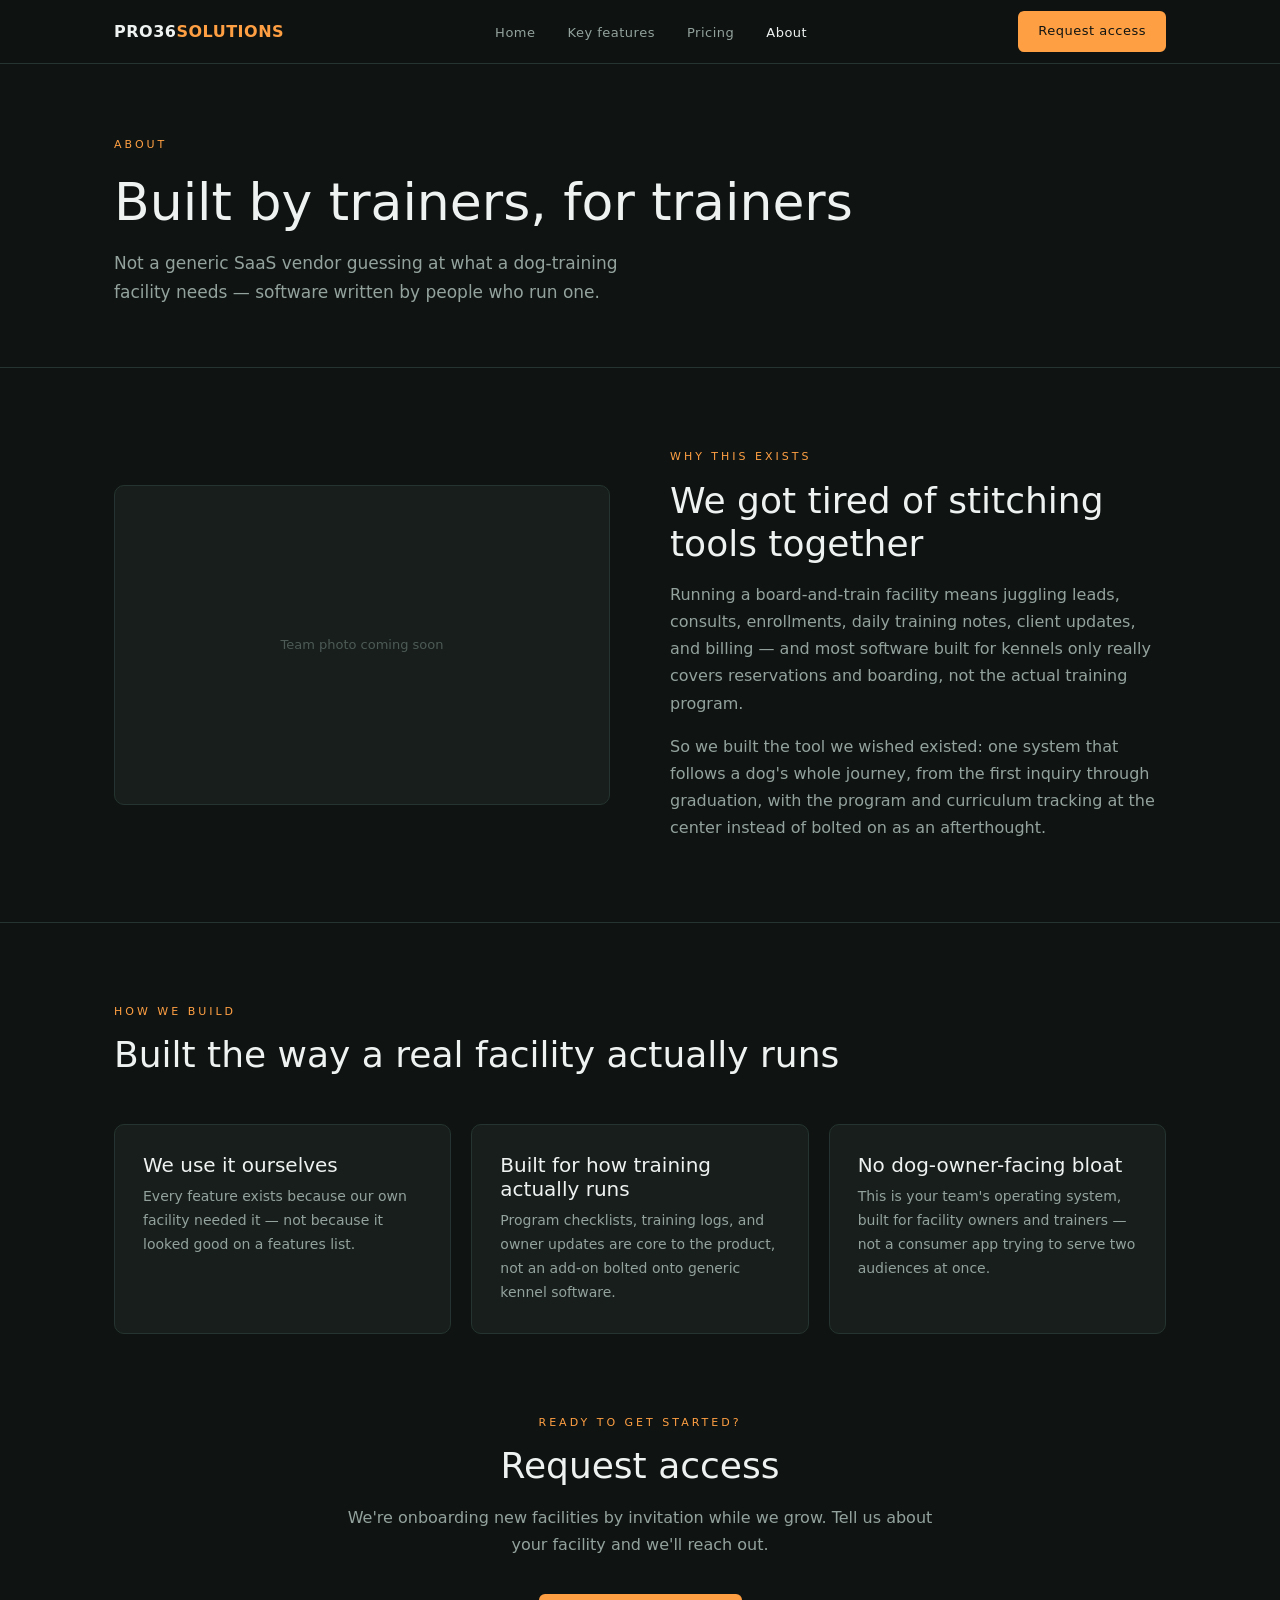
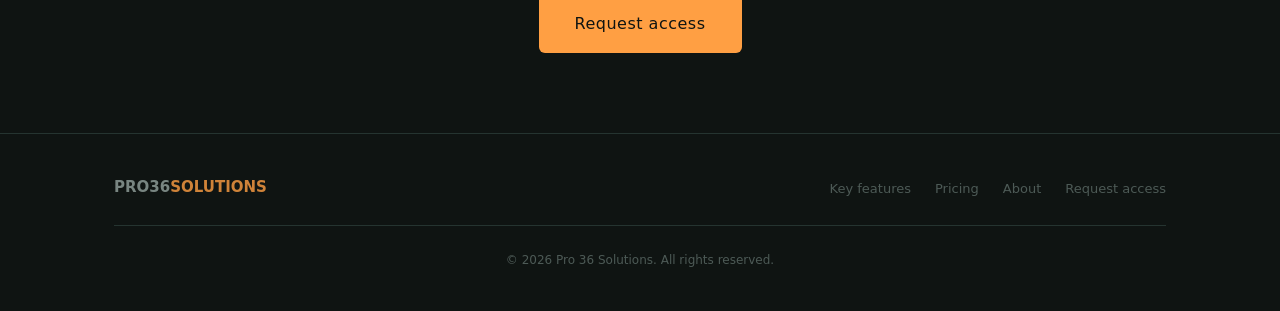
==== about.html @ 2e65d927 "Initial build: Pro 36 Solutions marketing site Static lead-gen site for the ops platform's B2B audie" ====
<!DOCTYPE html>
<html lang="en">
<head>
  <meta charset="UTF-8" />
  <meta name="viewport" content="width=device-width, initial-scale=1.0" />
  <title>About — Pro 36 Solutions</title>
  <meta name="description" content="Pro 36 Solutions is built by trainers, for trainers — software written by people who run a dog-training facility themselves." />
  <link rel="icon" href="favicon.svg" type="image/svg+xml" />
  <meta property="og:title" content="About — Pro 36 Solutions" />
  <meta property="og:description" content="Pro 36 Solutions is built by trainers, for trainers — software written by people who run a dog-training facility themselves." />
  <meta property="og:type" content="website" />
  <meta property="og:url" content="https://pro36solutions.com/about.html" />
  <link rel="stylesheet" href="style.css" />
</head>
<body>

  <nav>
    <div class="nav-inner">
      <a href="index.html" class="nav-logo">PRO36<span>SOLUTIONS</span></a>
      <ul class="nav-links" id="navLinks">
        <li><a href="index.html">Home</a></li>
        <li><a href="key-features.html">Key features</a></li>
        <li><a href="pricing.html">Pricing</a></li>
        <li><a href="about.html" class="active">About</a></li>
      </ul>
      <a href="request-access.html" class="nav-cta">Request access</a>
      <button class="nav-mobile-toggle" onclick="document.getElementById('navLinks').classList.toggle('open')" aria-label="Toggle menu">&#9776;</button>
    </div>
  </nav>

  <main>

    <div class="page-hero">
      <div class="container">
        <span class="label">About</span>
        <h1>Built by trainers, for trainers</h1>
        <p>Not a generic SaaS vendor guessing at what a dog-training facility needs &mdash; software written by people who run one.</p>
      </div>
    </div>

    <!-- ORIGIN -->
    <section>
      <div class="container">
        <div class="two-col">
          <div class="img-placeholder" style="min-height: 320px;">
            <span>Team photo coming soon</span>
          </div>
          <div>
            <span class="label">Why this exists</span>
            <h2 style="margin-bottom: 16px;">We got tired of stitching tools together</h2>
            <p style="margin-bottom: 16px;">Running a board-and-train facility means juggling leads, consults, enrollments, daily training notes, client updates, and billing &mdash; and most software built for kennels only really covers reservations and boarding, not the actual training program.</p>
            <p>So we built the tool we wished existed: one system that follows a dog's whole journey, from the first inquiry through graduation, with the program and curriculum tracking at the center instead of bolted on as an afterthought.</p>
          </div>
        </div>
      </div>
    </section>

    <!-- HOW WE BUILD -->
    <section style="border-bottom: none;">
      <div class="container">
        <div class="section-header">
          <span class="label">How we build</span>
          <h2>Built the way a real facility actually runs</h2>
        </div>
        <div class="three-col">

          <div class="card">
            <h3 style="margin-bottom: 8px;">We use it ourselves</h3>
            <p style="font-size: 14px;">Every feature exists because our own facility needed it &mdash; not because it looked good on a features list.</p>
          </div>

          <div class="card">
            <h3 style="margin-bottom: 8px;">Built for how training actually runs</h3>
            <p style="font-size: 14px;">Program checklists, training logs, and owner updates are core to the product, not an add-on bolted onto generic kennel software.</p>
          </div>

          <div class="card">
            <h3 style="margin-bottom: 8px;">No dog-owner-facing bloat</h3>
            <p style="font-size: 14px;">This is your team's operating system, built for facility owners and trainers &mdash; not a consumer app trying to serve two audiences at once.</p>
          </div>

        </div>
      </div>
    </section>

    <!-- BOTTOM CTA -->
    <section style="border-bottom: none; padding-top: 0;">
      <div class="container" style="text-align: center; max-width: 640px;">
        <span class="label">Ready to get started?</span>
        <h2 style="margin-bottom: 16px;">Request access</h2>
        <p style="font-size: 16px; margin-bottom: 36px;">We're onboarding new facilities by invitation while we grow. Tell us about your facility and we'll reach out.</p>
        <a href="request-access.html" class="btn btn-primary" style="font-size: 16px; padding: 16px 36px;">Request access</a>
      </div>
    </section>

  </main>

  <footer>
    <div class="container">
      <div class="footer-inner">
        <div class="footer-logo">PRO36<span>SOLUTIONS</span></div>
        <ul class="footer-nav">
          <li><a href="key-features.html">Key features</a></li>
          <li><a href="pricing.html">Pricing</a></li>
          <li><a href="about.html">About</a></li>
          <li><a href="request-access.html">Request access</a></li>
        </ul>
      </div>
      <div class="footer-copy">&copy; 2026 Pro 36 Solutions. All rights reserved.</div>
    </div>
  </footer>

</body>
</html>
---- style.css ----
/* =============================================
   PRO 36 SOLUTIONS — Global Styles
   ============================================= */

*, *::before, *::after {
  box-sizing: border-box;
  margin: 0;
  padding: 0;
}

:root {
  --bg:        #0f1412;
  --bg-card:   #171e1b;
  --border:    #253430;
  --border-mid:#3a4d47;
  --text:      #eef2f0;
  --text-muted:#93a29d;
  --text-dim:  #4d5a56;
  --accent:    #ff9f43;
  --accent-dark:#d97e1e;
  --radius:    6px;
  --radius-lg: 10px;
  --max-w:     1100px;
  --nav-h:     64px;
}

html { scroll-behavior: smooth; }

body {
  background: var(--bg);
  color: var(--text);
  font-family: 'Inter', system-ui, -apple-system, sans-serif;
  font-size: 16px;
  line-height: 1.7;
  -webkit-font-smoothing: antialiased;
}

img {
  display: block;
  max-width: 100%;
  height: auto;
}

a { color: inherit; text-decoration: none; }

:focus-visible {
  outline: 2px solid var(--accent);
  outline-offset: 2px;
}

/* =============================================
   TYPOGRAPHY
   ============================================= */

h1, h2, h3, h4 { font-weight: 500; line-height: 1.2; color: var(--text); }
h1 { font-size: clamp(32px, 5vw, 52px); }
h2 { font-size: clamp(24px, 3vw, 36px); }
h3 { font-size: 20px; }
h4 { font-size: 16px; }

p { color: var(--text-muted); }

.label {
  font-size: 11px;
  letter-spacing: 3px;
  text-transform: uppercase;
  color: var(--accent);
  display: block;
  margin-bottom: 12px;
}

.section-header { margin-bottom: 48px; }
.section-header p { margin-top: 12px; max-width: 540px; font-size: 15px; }

/* =============================================
   LAYOUT
   ============================================= */

.container {
  max-width: var(--max-w);
  margin: 0 auto;
  padding: 0 24px;
}

section { padding: 80px 0; border-bottom: 0.5px solid var(--border); }
section:last-of-type { border-bottom: none; }

.two-col {
  display: grid;
  grid-template-columns: 1fr 1fr;
  gap: 60px;
  align-items: center;
}

.three-col {
  display: grid;
  grid-template-columns: repeat(3, 1fr);
  gap: 20px;
}

@media (max-width: 768px) {
  .two-col, .three-col { grid-template-columns: 1fr; gap: 32px; }
  section { padding: 56px 0; }
}

/* =============================================
   NAVIGATION
   ============================================= */

nav {
  position: fixed;
  top: 0;
  left: 0;
  right: 0;
  height: var(--nav-h);
  background: rgba(15, 20, 18, 0.92);
  backdrop-filter: blur(12px);
  border-bottom: 0.5px solid var(--border);
  z-index: 100;
  display: flex;
  align-items: center;
}

.nav-inner {
  max-width: var(--max-w);
  margin: 0 auto;
  padding: 0 24px;
  width: 100%;
  display: flex;
  align-items: center;
  justify-content: space-between;
}

.nav-logo {
  display: flex;
  align-items: center;
  font-size: 16px;
  font-weight: 600;
  letter-spacing: 0.5px;
  color: var(--text);
}

.nav-logo span { color: var(--accent); }

.nav-links {
  display: flex;
  align-items: center;
  gap: 32px;
  list-style: none;
}

.nav-links a {
  font-size: 13px;
  color: var(--text-muted);
  letter-spacing: 0.5px;
  transition: color 0.2s;
}

.nav-links a:hover,
.nav-links a.active { color: var(--text); }

.nav-cta {
  background: var(--accent);
  color: #0f1412;
  font-size: 13px;
  font-weight: 500;
  padding: 9px 20px;
  border-radius: var(--radius);
  letter-spacing: 0.5px;
  transition: background 0.2s;
}

.nav-cta:hover { background: var(--accent-dark); color: #fff; }

.nav-mobile-toggle {
  display: none;
  background: none;
  border: none;
  color: var(--text);
  font-size: 24px;
  cursor: pointer;
  padding: 4px;
}

@media (max-width: 768px) {
  .nav-links { display: none; }
  .nav-links.open {
    display: flex;
    flex-direction: column;
    position: absolute;
    top: var(--nav-h);
    left: 0; right: 0;
    background: var(--bg);
    border-bottom: 0.5px solid var(--border);
    padding: 20px 24px;
    gap: 20px;
  }
  .nav-mobile-toggle { display: block; }
  .nav-cta { display: none; }
}

/* Page offset for fixed nav */
main { padding-top: var(--nav-h); }

/* =============================================
   BUTTONS
   ============================================= */

.btn {
  display: inline-block;
  padding: 13px 28px;
  border-radius: var(--radius);
  font-size: 14px;
  font-weight: 500;
  letter-spacing: 0.5px;
  cursor: pointer;
  transition: all 0.2s;
  border: none;
}

.btn-primary {
  background: var(--accent);
  color: #0f1412;
}

.btn-primary:hover { background: var(--accent-dark); color: #fff; }

.btn-ghost {
  background: transparent;
  color: var(--text-muted);
  border: 0.5px solid var(--border-mid);
}

.btn-ghost:hover { color: var(--text); border-color: var(--text-muted); }

.btn-group {
  display: flex;
  gap: 12px;
  flex-wrap: wrap;
}

/* =============================================
   CARDS
   ============================================= */

.card {
  background: var(--bg-card);
  border: 0.5px solid var(--border);
  border-radius: var(--radius-lg);
  padding: 28px;
}

.card.featured { border-color: var(--accent); }

/* =============================================
   IMAGE PLACEHOLDER
   ============================================= */

.img-placeholder {
  background: var(--bg-card);
  border: 0.5px solid var(--border);
  border-radius: var(--radius-lg);
  display: flex;
  flex-direction: column;
  align-items: center;
  justify-content: center;
  gap: 10px;
  color: var(--text-dim);
  font-size: 13px;
  min-height: 320px;
}

.img-placeholder svg { opacity: 0.3; }

.img-fit {
  width: 100%;
  height: 100%;
  object-fit: cover;
  border-radius: var(--radius-lg);
}

/* =============================================
   TRUST STRIP
   ============================================= */

.trust-strip {
  background: var(--bg-card);
  border-top: 0.5px solid var(--border);
  border-bottom: 0.5px solid var(--border);
  padding: 20px 0;
}

.trust-strip-inner {
  display: flex;
  justify-content: center;
  flex-wrap: wrap;
  gap: 12px 40px;
}

.trust-item {
  display: flex;
  align-items: center;
  gap: 8px;
  font-size: 13px;
  color: var(--text-muted);
}

.trust-item svg { color: var(--accent); flex-shrink: 0; }

/* =============================================
   STEPS
   ============================================= */

.steps { display: flex; flex-direction: column; gap: 28px; }

.step { display: flex; gap: 18px; align-items: flex-start; }

.step-num {
  width: 34px;
  height: 34px;
  border-radius: 50%;
  border: 0.5px solid var(--accent);
  color: var(--accent);
  font-size: 13px;
  font-weight: 500;
  display: flex;
  align-items: center;
  justify-content: center;
  flex-shrink: 0;
}

.step-body h4 { margin-bottom: 4px; }
.step-body p { font-size: 14px; }

/* =============================================
   FAQ
   ============================================= */

.faq-item {
  border-bottom: 0.5px solid var(--border);
  padding: 20px 0;
}

.faq-item:last-child { border-bottom: none; }

.faq-q {
  font-size: 15px;
  font-weight: 500;
  color: var(--text);
  margin-bottom: 8px;
}

.faq-a {
  font-size: 14px;
  color: var(--text-muted);
  line-height: 1.7;
}

/* =============================================
   PAGE HERO (inner pages)
   ============================================= */

.page-hero {
  padding: 72px 0 60px;
  border-bottom: 0.5px solid var(--border);
}

.page-hero .label { margin-bottom: 16px; }
.page-hero h1 { margin-bottom: 16px; }
.page-hero p { font-size: 17px; max-width: 520px; }

/* =============================================
   PRICING
   ============================================= */

.price-tier { text-align: left; }
.price-tier .price {
  font-size: 34px;
  font-weight: 500;
  color: var(--text);
  margin: 16px 0 4px;
}
.price-tier .price span { font-size: 14px; color: var(--text-dim); font-weight: 400; }
.price-tier .capacity { font-size: 13px; color: var(--text-dim); margin-bottom: 24px; }
.price-tier ul { list-style: none; margin-bottom: 28px; display: flex; flex-direction: column; gap: 10px; }
.price-tier li { font-size: 14px; color: var(--text-muted); padding-left: 20px; position: relative; }
.price-tier li::before {
  content: "";
  position: absolute;
  left: 0; top: 8px;
  width: 8px; height: 8px;
  border-radius: 50%;
  background: var(--accent);
  opacity: 0.6;
}

/* =============================================
   FOOTER
   ============================================= */

footer {
  background: var(--bg);
  border-top: 0.5px solid var(--border);
  padding: 40px 0;
}

.footer-inner {
  display: flex;
  align-items: center;
  justify-content: space-between;
  flex-wrap: wrap;
  gap: 24px;
}

.footer-logo {
  font-size: 15px;
  font-weight: 600;
  color: var(--text-muted);
  opacity: 0.8;
}

.footer-logo span { color: var(--accent); }

.footer-contact {
  font-size: 13px;
  color: var(--text-dim);
  text-align: right;
  line-height: 1.9;
}

.footer-contact a { color: var(--text-muted); transition: color 0.2s; }
.footer-contact a:hover { color: var(--accent); }

.footer-nav {
  display: flex;
  gap: 24px;
  list-style: none;
  flex-wrap: wrap;
}

.footer-nav a { font-size: 13px; color: var(--text-dim); transition: color 0.2s; }
.footer-nav a:hover { color: var(--text-muted); }

.footer-copy {
  width: 100%;
  border-top: 0.5px solid var(--border);
  margin-top: 24px;
  padding-top: 24px;
  font-size: 12px;
  color: var(--text-dim);
  text-align: center;
}
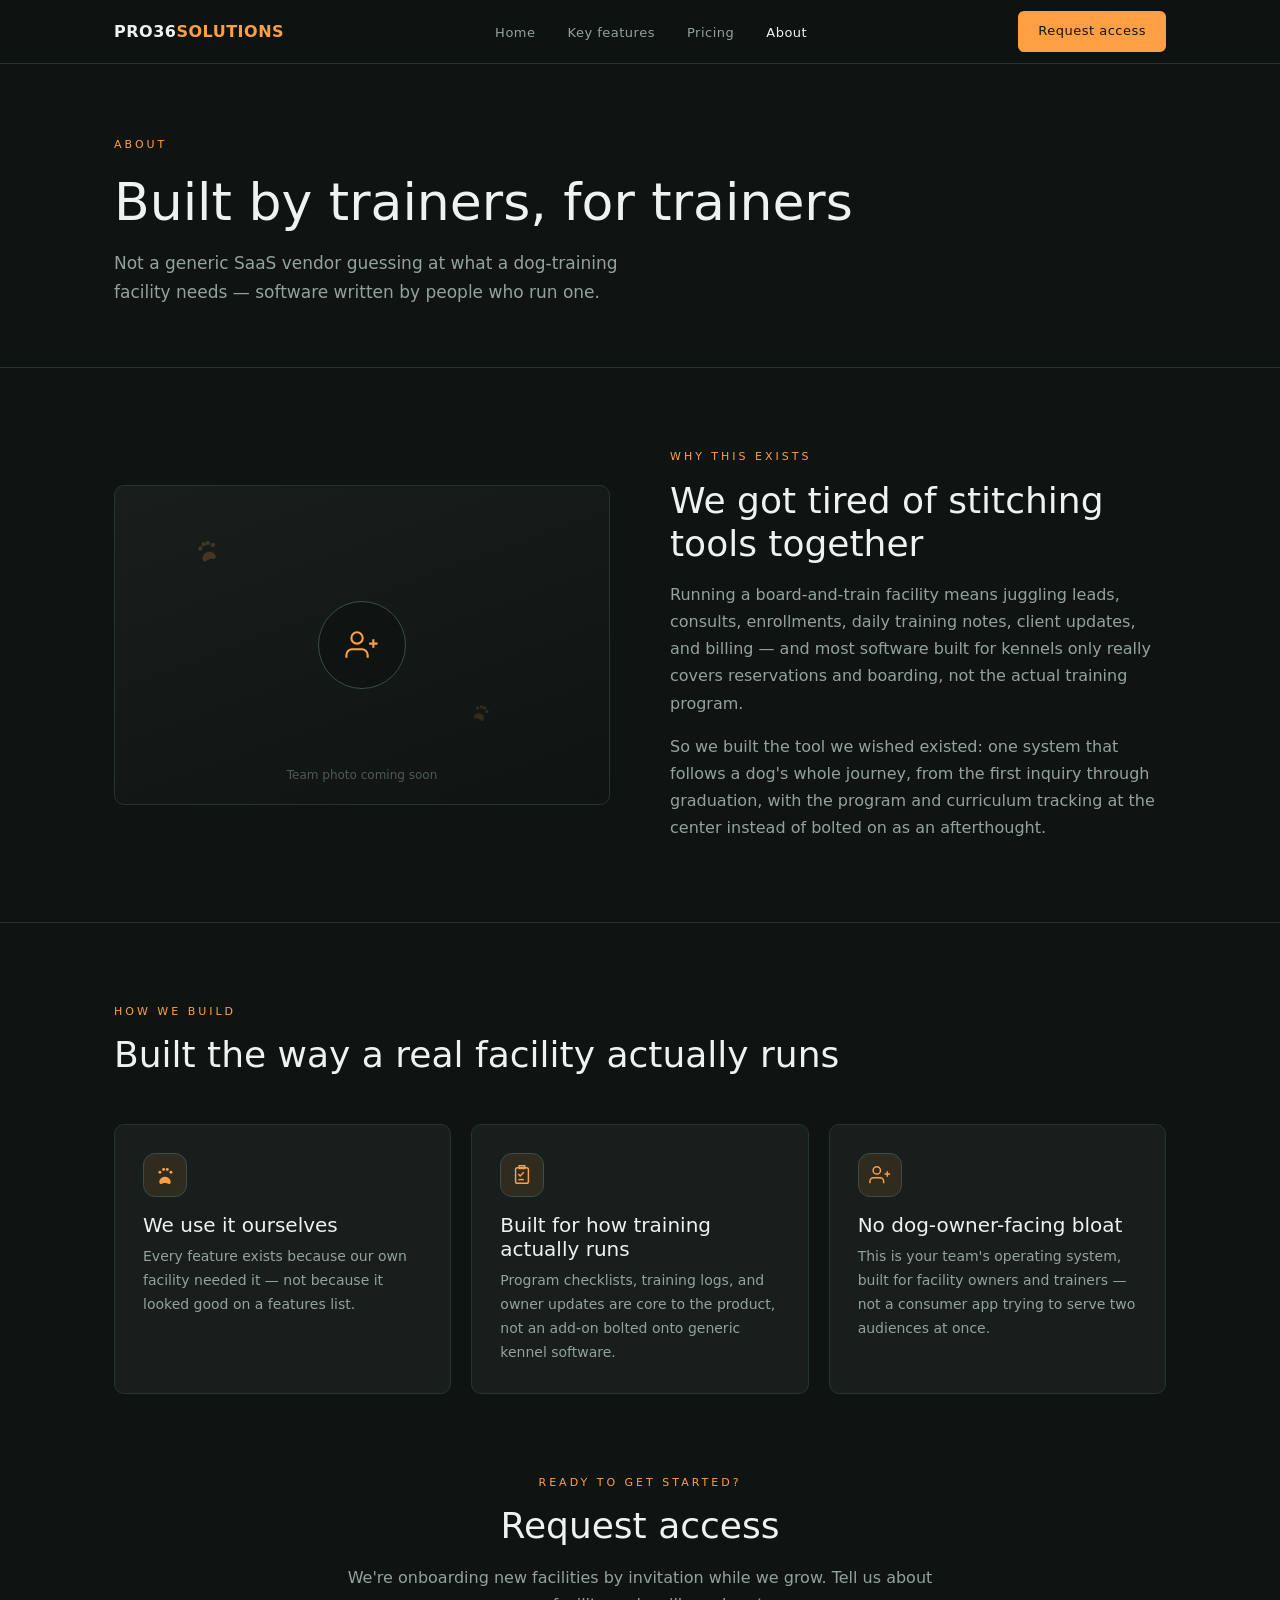
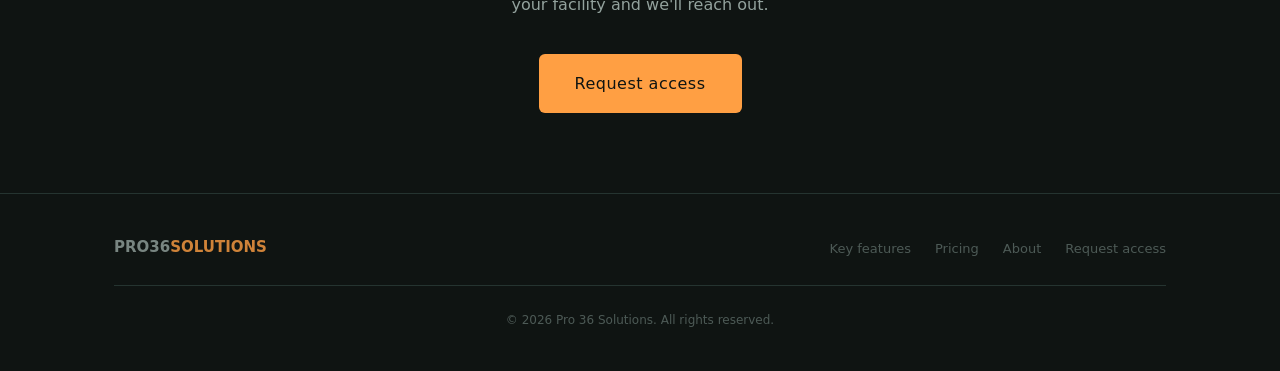
==== commit 6fba6340: "Add illustrated graphics to break up text-and-button-heavy pages Custom inline SVG icon set (paw, le" ====
--- a/about.html
+++ b/about.html
@@ -42,8 +42,15 @@
     <section>
       <div class="container">
         <div class="two-col">
-          <div class="img-placeholder" style="min-height: 320px;">
-            <span>Team photo coming soon</span>
+          <div class="graphic-panel" style="min-height: 320px;">
+            <div class="paw-field" aria-hidden="true">
+              <svg style="width:26px; top:16%; left:16%; transform:rotate(-16deg); opacity:0.4" viewBox="0 0 24 24" fill="currentColor"><path d="M12 14c-3 0-6.2 2.4-6.2 5.5 0 1.9 1.5 2.6 2.8 2.1.9-.3 1.7-.9 3.4-.9s2.5.6 3.4.9c1.3.5 2.8-.2 2.8-2.1 0-3.1-3.2-5.5-6.2-5.5z"/><circle cx="6.5" cy="9" r="2"/><circle cx="10.5" cy="6" r="2"/><circle cx="14.5" cy="6" r="2"/><circle cx="18.5" cy="9" r="2"/></svg>
+              <svg style="width:20px; top:68%; left:72%; transform:rotate(20deg); opacity:0.3" viewBox="0 0 24 24" fill="currentColor"><path d="M12 14c-3 0-6.2 2.4-6.2 5.5 0 1.9 1.5 2.6 2.8 2.1.9-.3 1.7-.9 3.4-.9s2.5.6 3.4.9c1.3.5 2.8-.2 2.8-2.1 0-3.1-3.2-5.5-6.2-5.5z"/><circle cx="6.5" cy="9" r="2"/><circle cx="10.5" cy="6" r="2"/><circle cx="14.5" cy="6" r="2"/><circle cx="18.5" cy="9" r="2"/></svg>
+            </div>
+            <div class="graphic-center">
+              <svg width="34" height="34" fill="none" stroke="currentColor" stroke-width="1.5" viewBox="0 0 24 24"><path d="M16 21v-2a4 4 0 00-4-4H5a4 4 0 00-4 4v2"/><circle cx="8.5" cy="7" r="4"/><path d="M20 8v6M23 11h-6"/></svg>
+            </div>
+            <span class="graphic-caption">Team photo coming soon</span>
           </div>
           <div>
             <span class="label">Why this exists</span>
@@ -65,16 +72,19 @@
         <div class="three-col">
 
           <div class="card">
+            <div class="icon-badge"><svg width="22" height="22" fill="none" stroke="currentColor" stroke-width="1.6" viewBox="0 0 24 24"><path d="M12 14c-3 0-6.2 2.4-6.2 5.5 0 1.9 1.5 2.6 2.8 2.1.9-.3 1.7-.9 3.4-.9s2.5.6 3.4.9c1.3.5 2.8-.2 2.8-2.1 0-3.1-3.2-5.5-6.2-5.5z" fill="currentColor" stroke="none"/><circle cx="6.5" cy="9" r="1.6" fill="currentColor" stroke="none"/><circle cx="10.5" cy="6" r="1.6" fill="currentColor" stroke="none"/><circle cx="14.5" cy="6" r="1.6" fill="currentColor" stroke="none"/><circle cx="18.5" cy="9" r="1.6" fill="currentColor" stroke="none"/></svg></div>
             <h3 style="margin-bottom: 8px;">We use it ourselves</h3>
             <p style="font-size: 14px;">Every feature exists because our own facility needed it &mdash; not because it looked good on a features list.</p>
           </div>
 
           <div class="card">
+            <div class="icon-badge"><svg width="22" height="22" fill="none" stroke="currentColor" stroke-width="1.6" viewBox="0 0 24 24"><rect x="5" y="4" width="14" height="17" rx="2"/><path d="M9 2h6v3H9z"/><path d="M8 11l2 2 4-4"/><path d="M8 17h6"/></svg></div>
             <h3 style="margin-bottom: 8px;">Built for how training actually runs</h3>
             <p style="font-size: 14px;">Program checklists, training logs, and owner updates are core to the product, not an add-on bolted onto generic kennel software.</p>
           </div>
 
           <div class="card">
+            <div class="icon-badge"><svg width="22" height="22" fill="none" stroke="currentColor" stroke-width="1.6" viewBox="0 0 24 24"><path d="M16 21v-2a4 4 0 00-4-4H5a4 4 0 00-4 4v2"/><circle cx="8.5" cy="7" r="4"/><path d="M20 8v6M23 11h-6"/></svg></div>
             <h3 style="margin-bottom: 8px;">No dog-owner-facing bloat</h3>
             <p style="font-size: 14px;">This is your team's operating system, built for facility owners and trainers &mdash; not a consumer app trying to serve two audiences at once.</p>
           </div>
--- a/style.css
+++ b/style.css
@@ -280,6 +280,76 @@
 }
 
 /* =============================================
+   GRAPHIC PANEL — decorative placeholder for
+   hero/teaser art until real photography exists
+   ============================================= */
+
+.graphic-panel {
+  position: relative;
+  background: linear-gradient(160deg, var(--bg-card) 0%, var(--bg) 100%);
+  border: 0.5px solid var(--border);
+  border-radius: var(--radius-lg);
+  overflow: hidden;
+  display: flex;
+  align-items: center;
+  justify-content: center;
+  min-height: 320px;
+}
+
+.graphic-panel .paw-field {
+  position: absolute;
+  inset: 0;
+  opacity: 0.5;
+}
+
+.graphic-panel .paw-field svg { position: absolute; color: var(--accent); }
+
+.graphic-panel .graphic-center {
+  position: relative;
+  z-index: 1;
+  width: 88px;
+  height: 88px;
+  border-radius: 50%;
+  background: var(--bg);
+  border: 0.5px solid var(--border-mid);
+  display: flex;
+  align-items: center;
+  justify-content: center;
+  color: var(--accent);
+}
+
+.graphic-panel .graphic-caption {
+  position: absolute;
+  bottom: 18px;
+  left: 0; right: 0;
+  text-align: center;
+  font-size: 12px;
+  color: var(--text-dim);
+  z-index: 1;
+}
+
+/* =============================================
+   ICON BADGE — small illustrated icon used in
+   feature cards, steps, and pricing tiers
+   ============================================= */
+
+.icon-badge {
+  width: 44px;
+  height: 44px;
+  border-radius: 12px;
+  background: rgba(255, 159, 67, 0.1);
+  border: 0.5px solid var(--border-mid);
+  display: flex;
+  align-items: center;
+  justify-content: center;
+  color: var(--accent);
+  margin-bottom: 16px;
+  flex-shrink: 0;
+}
+
+.icon-badge.icon-badge-lg { width: 56px; height: 56px; border-radius: 14px; }
+
+/* =============================================
    TRUST STRIP
    ============================================= */
 
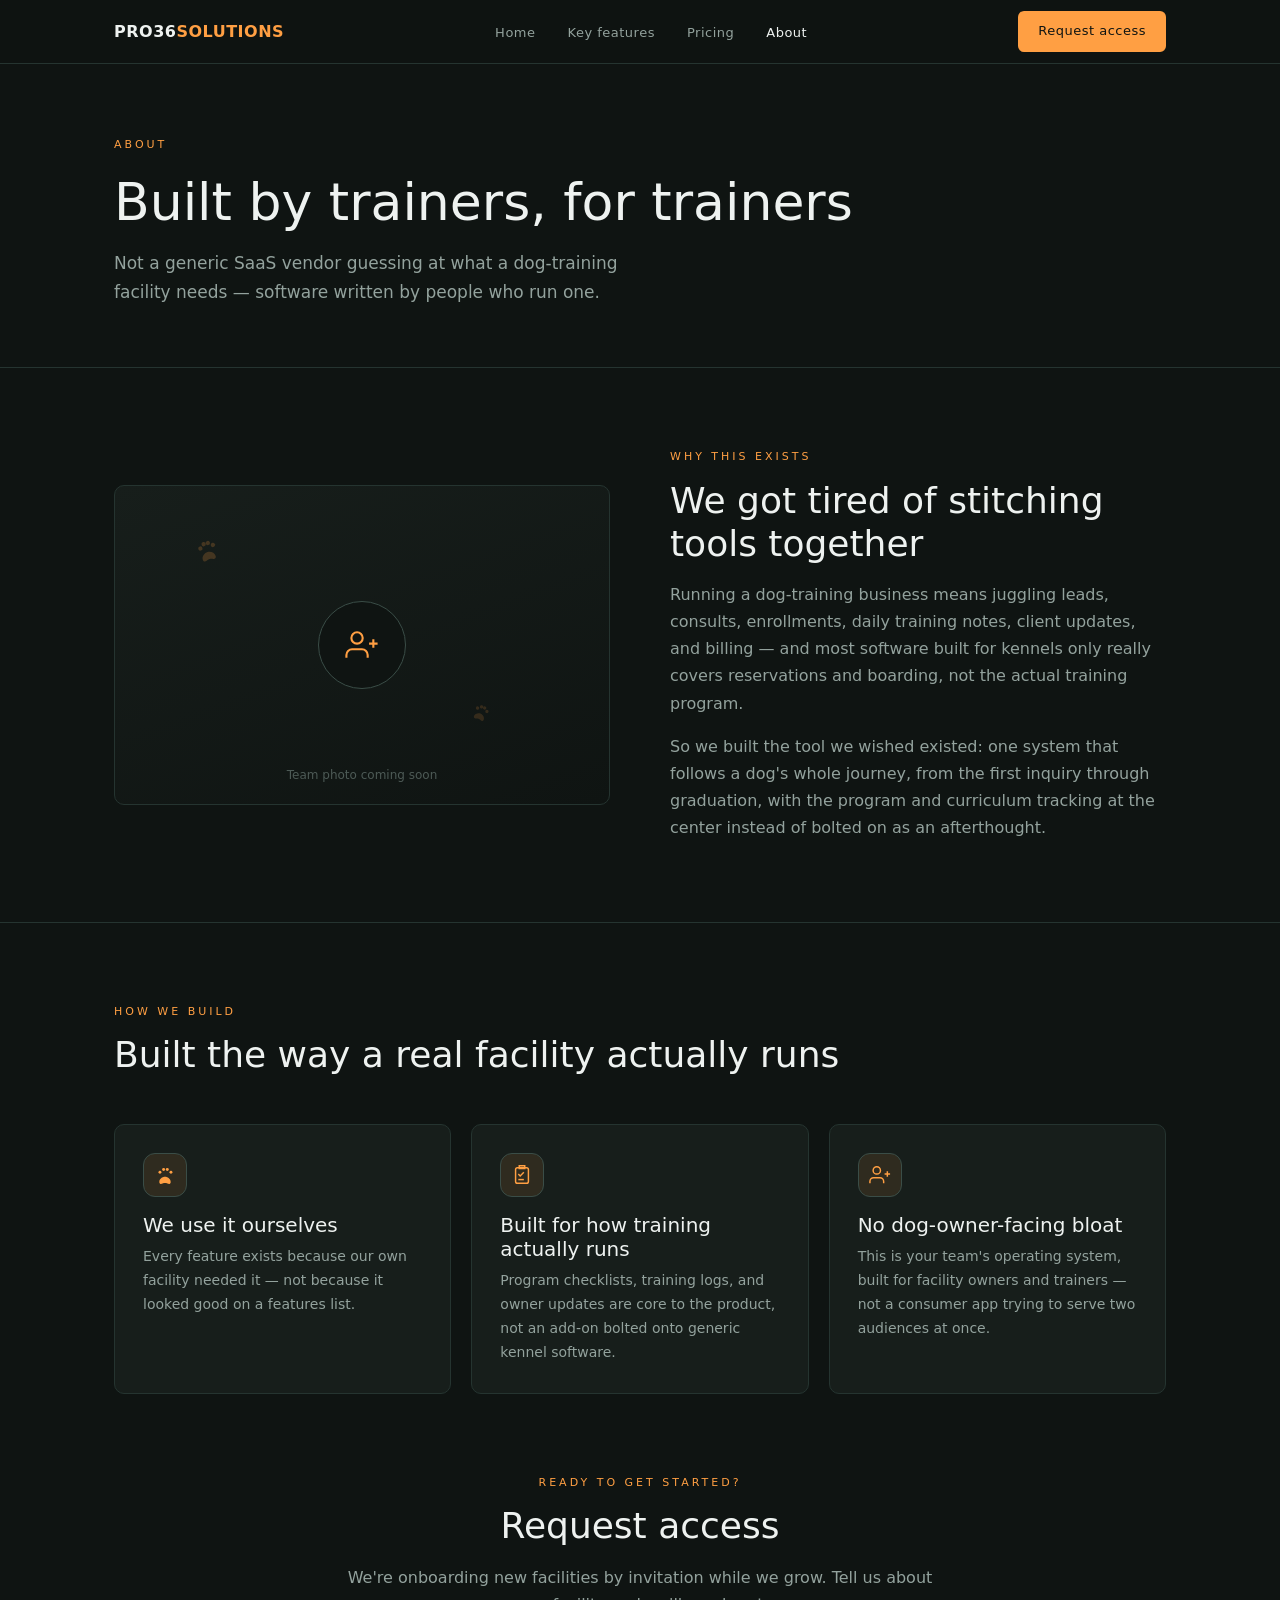
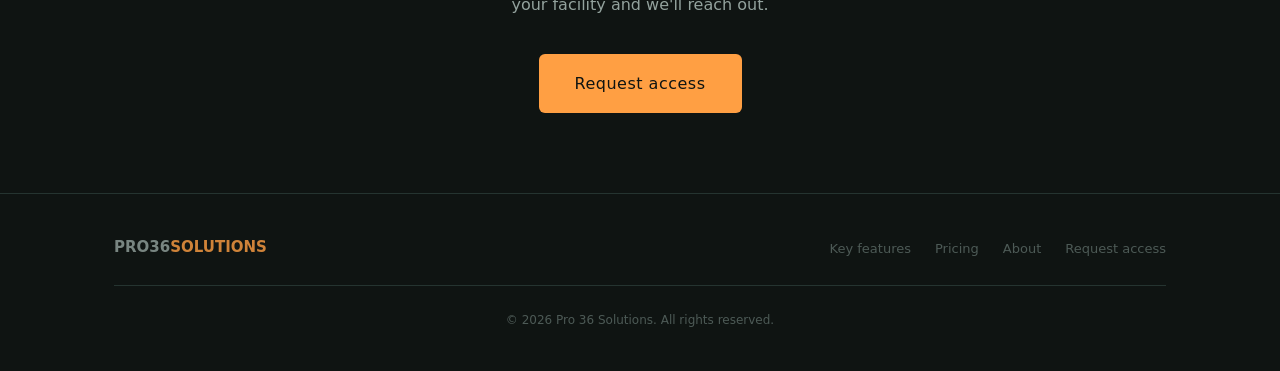
==== commit c77cdafe: "Correct overclaimed copy and broaden audience framing - "Board & train facilities" -> "canine traine" ====
--- a/about.html
+++ b/about.html
@@ -55,7 +55,7 @@
           <div>
             <span class="label">Why this exists</span>
             <h2 style="margin-bottom: 16px;">We got tired of stitching tools together</h2>
-            <p style="margin-bottom: 16px;">Running a board-and-train facility means juggling leads, consults, enrollments, daily training notes, client updates, and billing &mdash; and most software built for kennels only really covers reservations and boarding, not the actual training program.</p>
+            <p style="margin-bottom: 16px;">Running a dog-training business means juggling leads, consults, enrollments, daily training notes, client updates, and billing &mdash; and most software built for kennels only really covers reservations and boarding, not the actual training program.</p>
             <p>So we built the tool we wished existed: one system that follows a dog's whole journey, from the first inquiry through graduation, with the program and curriculum tracking at the center instead of bolted on as an afterthought.</p>
           </div>
         </div>
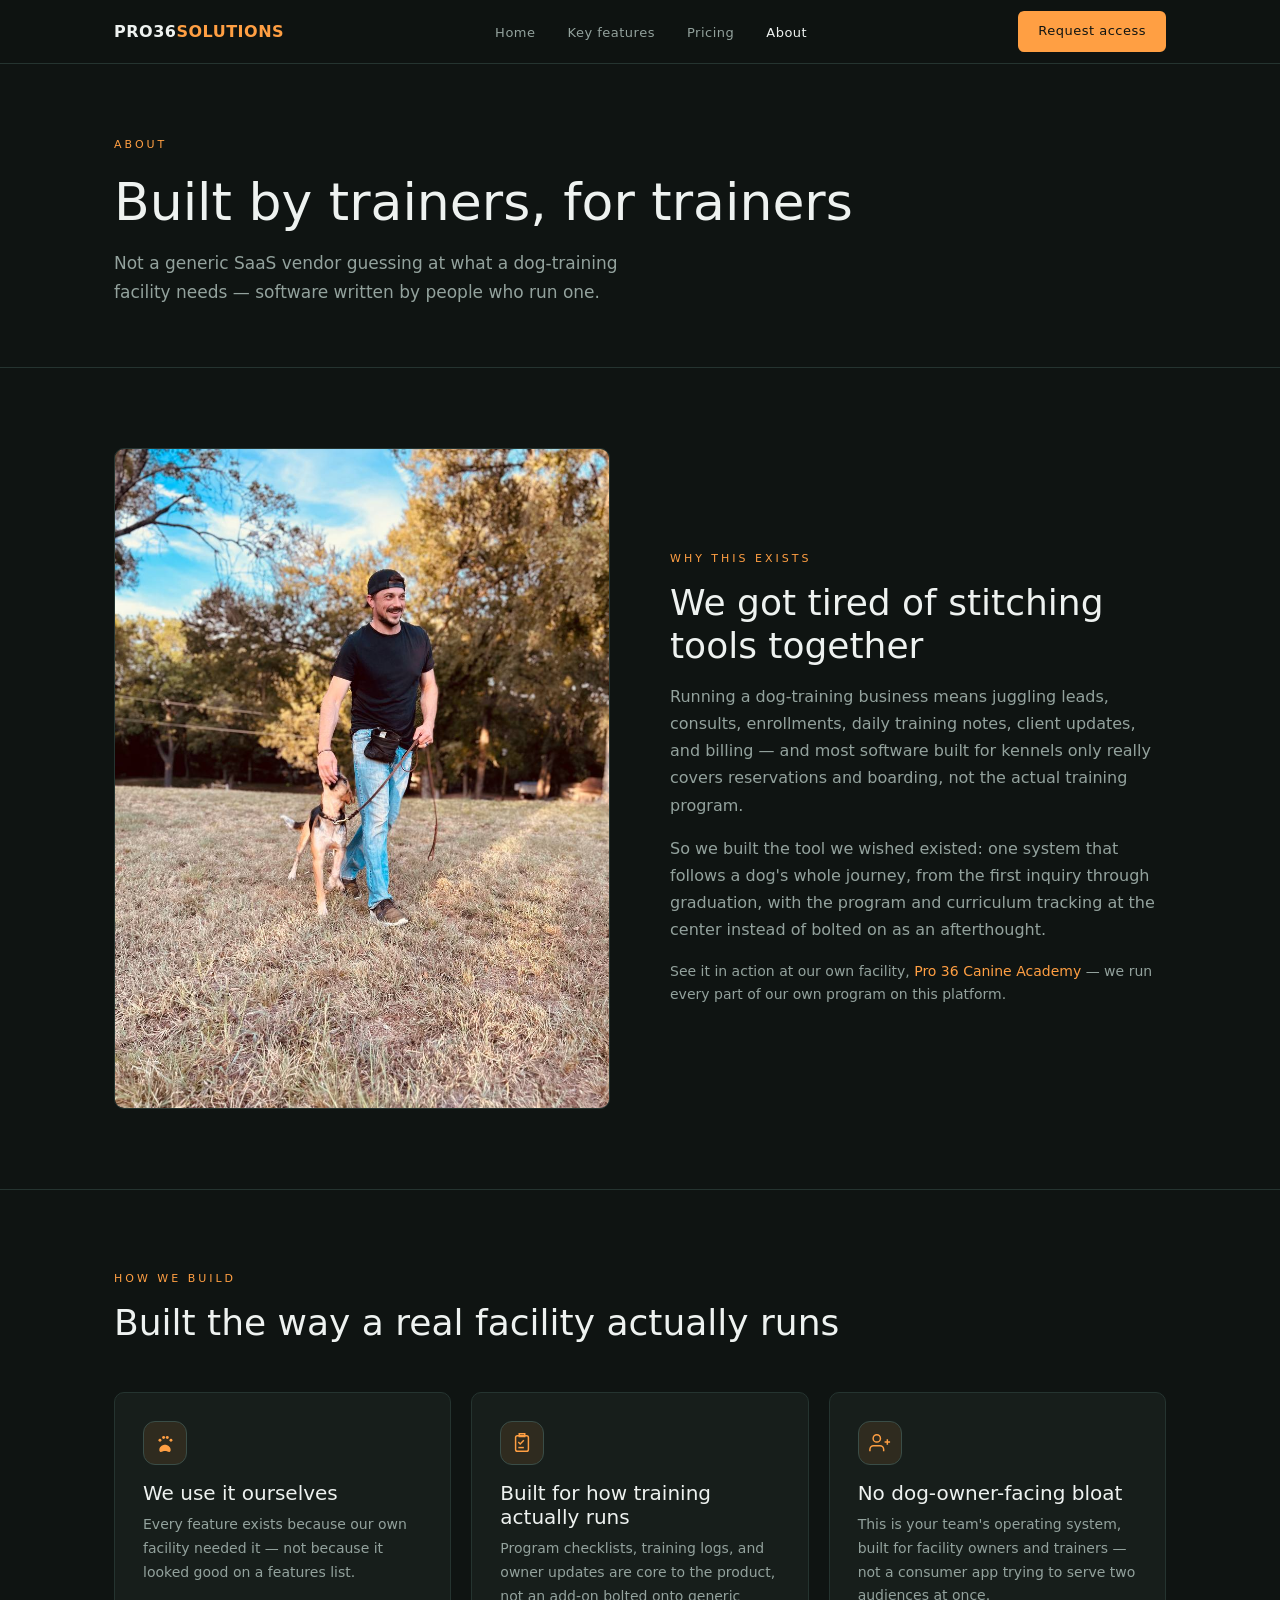
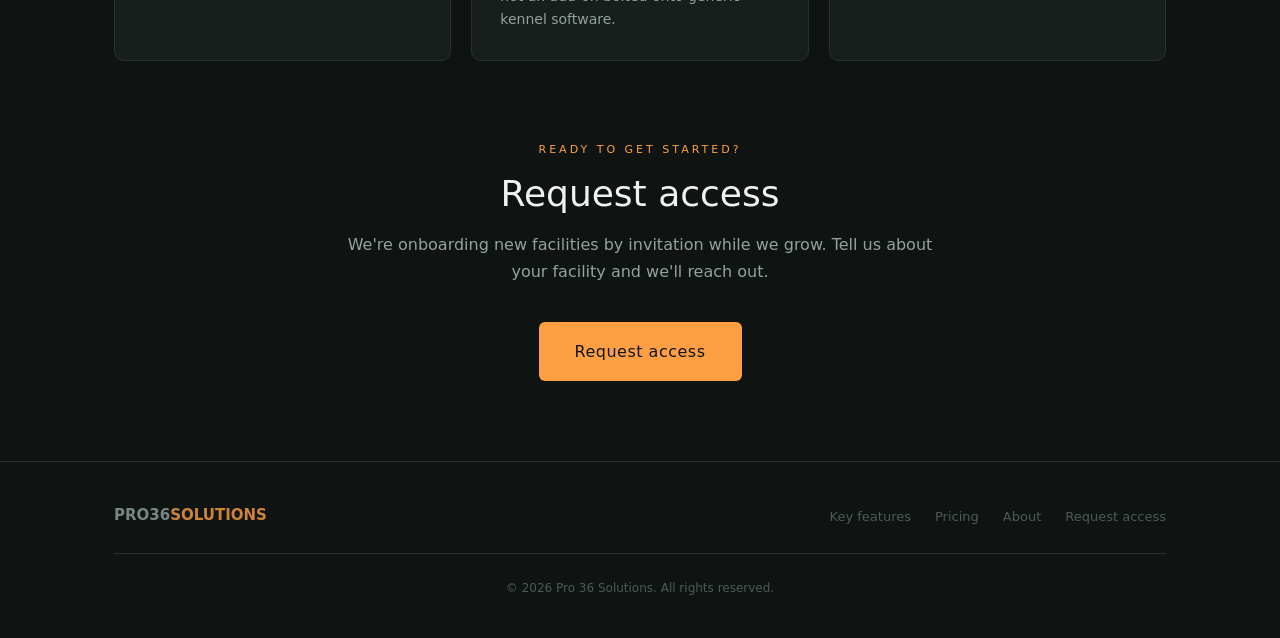
==== commit 9e6fc761: "Add team photo and credibility link to the flagship facility Fills the last two placeholder slots (H" ====
--- a/about.html
+++ b/about.html
@@ -42,21 +42,15 @@
     <section>
       <div class="container">
         <div class="two-col">
-          <div class="graphic-panel" style="min-height: 320px;">
-            <div class="paw-field" aria-hidden="true">
-              <svg style="width:26px; top:16%; left:16%; transform:rotate(-16deg); opacity:0.4" viewBox="0 0 24 24" fill="currentColor"><path d="M12 14c-3 0-6.2 2.4-6.2 5.5 0 1.9 1.5 2.6 2.8 2.1.9-.3 1.7-.9 3.4-.9s2.5.6 3.4.9c1.3.5 2.8-.2 2.8-2.1 0-3.1-3.2-5.5-6.2-5.5z"/><circle cx="6.5" cy="9" r="2"/><circle cx="10.5" cy="6" r="2"/><circle cx="14.5" cy="6" r="2"/><circle cx="18.5" cy="9" r="2"/></svg>
-              <svg style="width:20px; top:68%; left:72%; transform:rotate(20deg); opacity:0.3" viewBox="0 0 24 24" fill="currentColor"><path d="M12 14c-3 0-6.2 2.4-6.2 5.5 0 1.9 1.5 2.6 2.8 2.1.9-.3 1.7-.9 3.4-.9s2.5.6 3.4.9c1.3.5 2.8-.2 2.8-2.1 0-3.1-3.2-5.5-6.2-5.5z"/><circle cx="6.5" cy="9" r="2"/><circle cx="10.5" cy="6" r="2"/><circle cx="14.5" cy="6" r="2"/><circle cx="18.5" cy="9" r="2"/></svg>
-            </div>
-            <div class="graphic-center">
-              <svg width="34" height="34" fill="none" stroke="currentColor" stroke-width="1.5" viewBox="0 0 24 24"><path d="M16 21v-2a4 4 0 00-4-4H5a4 4 0 00-4 4v2"/><circle cx="8.5" cy="7" r="4"/><path d="M20 8v6M23 11h-6"/></svg>
-            </div>
-            <span class="graphic-caption">Team photo coming soon</span>
+          <div style="border-radius: var(--radius-lg); overflow: hidden; border: 0.5px solid var(--border); aspect-ratio: 960 / 1280;">
+            <img src="images/hero.jpg" alt="A Pro 36 trainer walking a dog in training" style="width: 100%; height: 100%; object-fit: cover; display: block;" />
           </div>
           <div>
             <span class="label">Why this exists</span>
             <h2 style="margin-bottom: 16px;">We got tired of stitching tools together</h2>
             <p style="margin-bottom: 16px;">Running a dog-training business means juggling leads, consults, enrollments, daily training notes, client updates, and billing &mdash; and most software built for kennels only really covers reservations and boarding, not the actual training program.</p>
-            <p>So we built the tool we wished existed: one system that follows a dog's whole journey, from the first inquiry through graduation, with the program and curriculum tracking at the center instead of bolted on as an afterthought.</p>
+            <p style="margin-bottom: 16px;">So we built the tool we wished existed: one system that follows a dog's whole journey, from the first inquiry through graduation, with the program and curriculum tracking at the center instead of bolted on as an afterthought.</p>
+            <p style="font-size: 14px;">See it in action at our own facility, <a href="https://pro36canineacademy.com" target="_blank" rel="noopener" style="color: var(--accent);">Pro 36 Canine Academy</a> &mdash; we run every part of our own program on this platform.</p>
           </div>
         </div>
       </div>
--- a/style.css
+++ b/style.css
@@ -98,8 +98,18 @@
   gap: 20px;
 }
 
+.four-col {
+  display: grid;
+  grid-template-columns: repeat(4, 1fr);
+  gap: 20px;
+}
+
+@media (max-width: 900px) {
+  .four-col { grid-template-columns: repeat(2, 1fr); }
+}
+
 @media (max-width: 768px) {
-  .two-col, .three-col { grid-template-columns: 1fr; gap: 32px; }
+  .two-col, .three-col, .four-col { grid-template-columns: 1fr; gap: 32px; }
   section { padding: 56px 0; }
 }
 
@@ -275,8 +285,19 @@
 .img-fit {
   width: 100%;
   height: 100%;
-  object-fit: cover;
+  object-fit: contain;
+  border-radius: var(--radius);
+}
+
+.screenshot-frame {
+  background: var(--bg-card);
+  border: 0.5px solid var(--border);
   border-radius: var(--radius-lg);
+  overflow: hidden;
+  padding: 14px;
+  display: flex;
+  align-items: center;
+  justify-content: center;
 }
 
 /* =============================================
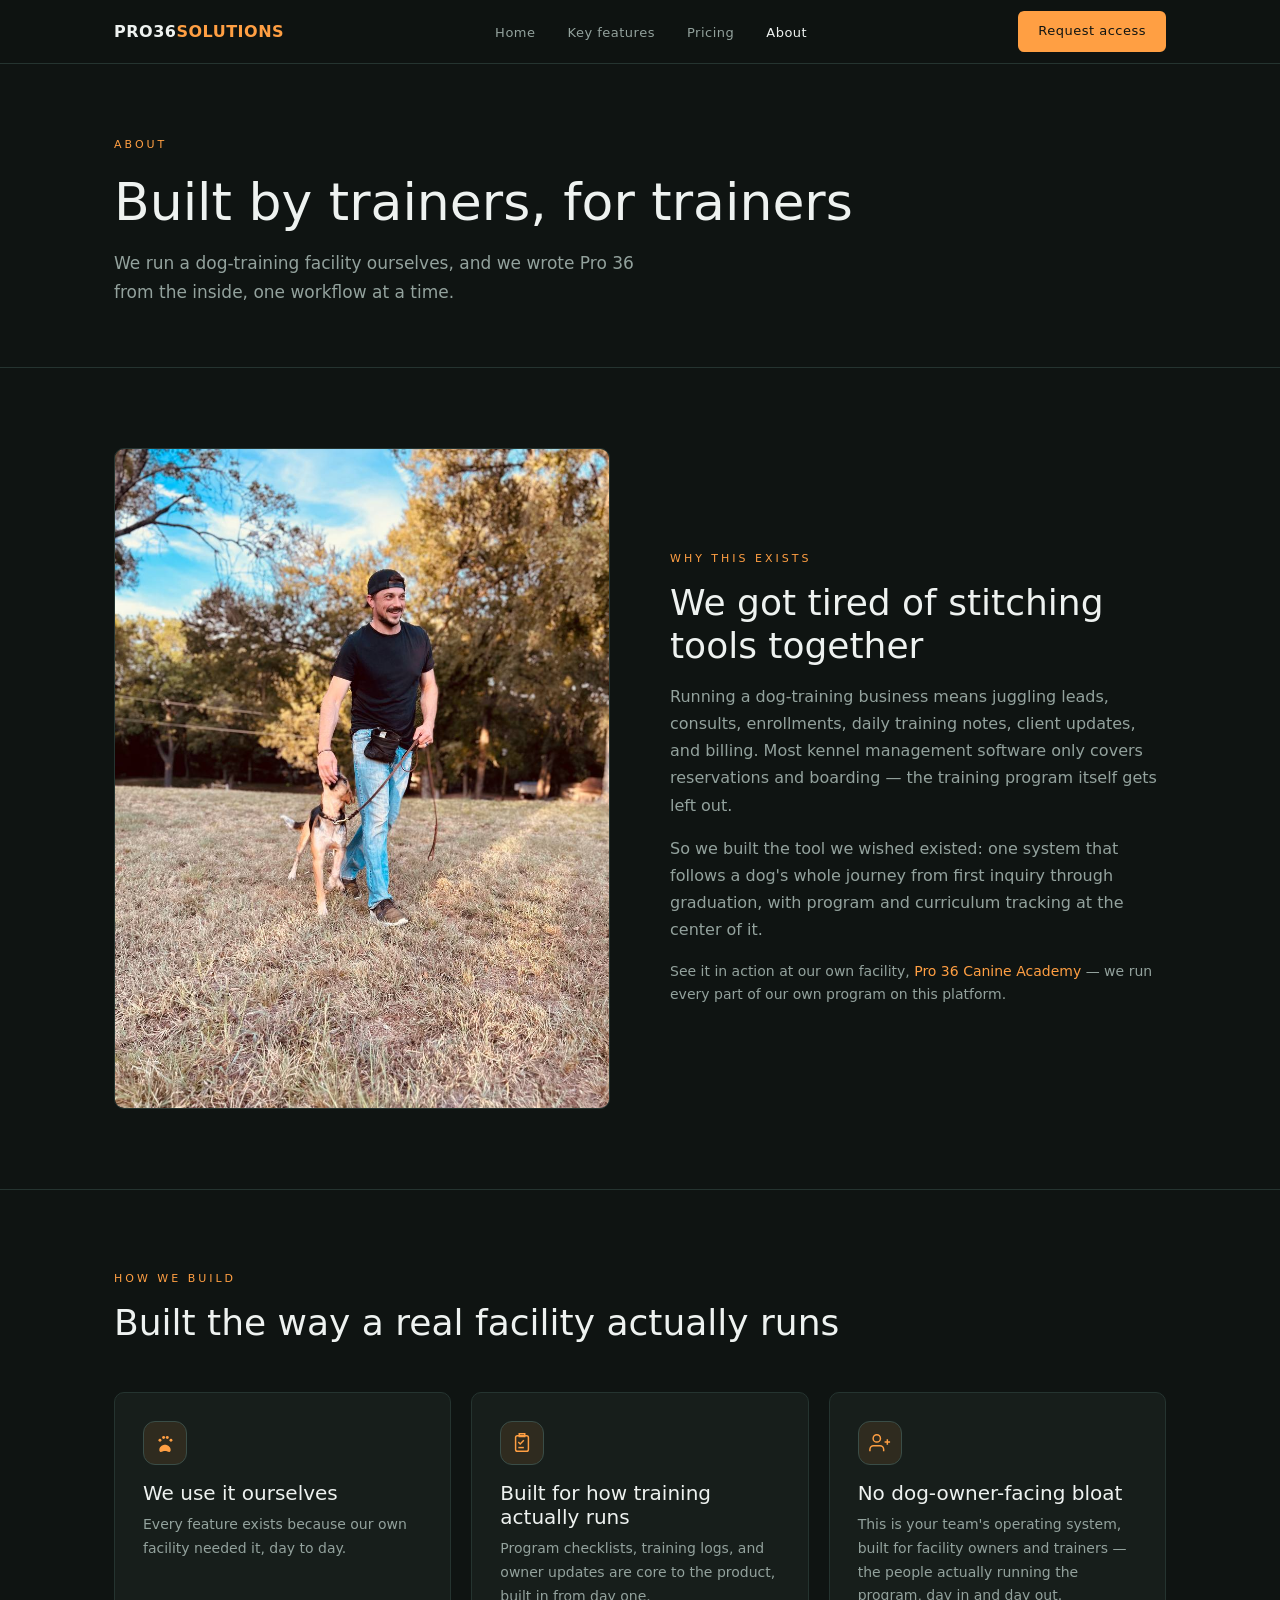
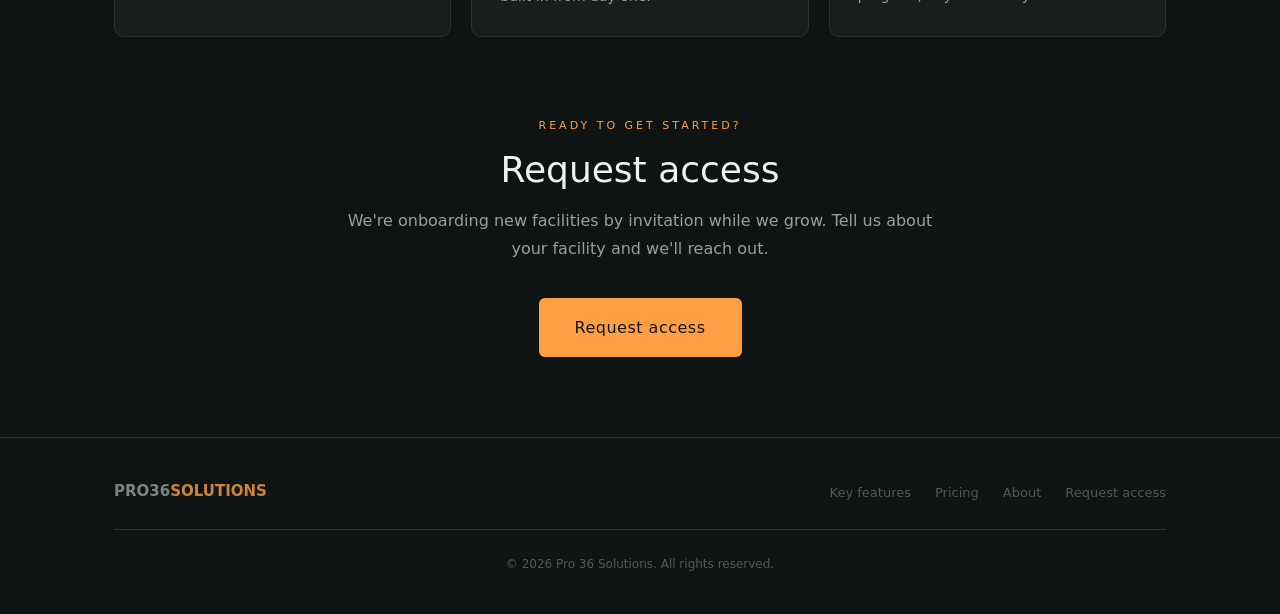
==== commit 7f34235f: "Rewrite AI-sounding copy and add missing SEO fundamentals Removed the repeated "X, not Y" contrastiv" ====
--- a/about.html
+++ b/about.html
@@ -3,13 +3,21 @@
 <head>
   <meta charset="UTF-8" />
   <meta name="viewport" content="width=device-width, initial-scale=1.0" />
-  <title>About — Pro 36 Solutions</title>
-  <meta name="description" content="Pro 36 Solutions is built by trainers, for trainers — software written by people who run a dog-training facility themselves." />
+  <title>About Us | Dog Training Software Built by Trainers | Pro 36 Solutions</title>
+  <meta name="description" content="Pro 36 Solutions is dog training software built by trainers who run their own board-and-train facility." />
+  <link rel="canonical" href="https://pro36solutions.com/about.html" />
   <link rel="icon" href="favicon.svg" type="image/svg+xml" />
-  <meta property="og:title" content="About — Pro 36 Solutions" />
-  <meta property="og:description" content="Pro 36 Solutions is built by trainers, for trainers — software written by people who run a dog-training facility themselves." />
+  <meta property="og:title" content="About Us | Dog Training Software Built by Trainers | Pro 36 Solutions" />
+  <meta property="og:description" content="Pro 36 Solutions is dog training software built by trainers who run their own board-and-train facility." />
   <meta property="og:type" content="website" />
   <meta property="og:url" content="https://pro36solutions.com/about.html" />
+  <meta property="og:image" content="https://pro36solutions.com/images/hero-dashboard.png" />
+  <meta property="og:image:width" content="1632" />
+  <meta property="og:image:height" content="727" />
+  <meta name="twitter:card" content="summary_large_image" />
+  <meta name="twitter:title" content="About Us | Dog Training Software Built by Trainers | Pro 36 Solutions" />
+  <meta name="twitter:description" content="Pro 36 Solutions is dog training software built by trainers who run their own board-and-train facility." />
+  <meta name="twitter:image" content="https://pro36solutions.com/images/hero-dashboard.png" />
   <link rel="stylesheet" href="style.css" />
 </head>
 <body>
@@ -34,7 +42,7 @@
       <div class="container">
         <span class="label">About</span>
         <h1>Built by trainers, for trainers</h1>
-        <p>Not a generic SaaS vendor guessing at what a dog-training facility needs &mdash; software written by people who run one.</p>
+        <p>We run a dog-training facility ourselves, and we wrote Pro 36 from the inside, one workflow at a time.</p>
       </div>
     </div>
 
@@ -48,8 +56,8 @@
           <div>
             <span class="label">Why this exists</span>
             <h2 style="margin-bottom: 16px;">We got tired of stitching tools together</h2>
-            <p style="margin-bottom: 16px;">Running a dog-training business means juggling leads, consults, enrollments, daily training notes, client updates, and billing &mdash; and most software built for kennels only really covers reservations and boarding, not the actual training program.</p>
-            <p style="margin-bottom: 16px;">So we built the tool we wished existed: one system that follows a dog's whole journey, from the first inquiry through graduation, with the program and curriculum tracking at the center instead of bolted on as an afterthought.</p>
+            <p style="margin-bottom: 16px;">Running a dog-training business means juggling leads, consults, enrollments, daily training notes, client updates, and billing. Most kennel management software only covers reservations and boarding &mdash; the training program itself gets left out.</p>
+            <p style="margin-bottom: 16px;">So we built the tool we wished existed: one system that follows a dog's whole journey from first inquiry through graduation, with program and curriculum tracking at the center of it.</p>
             <p style="font-size: 14px;">See it in action at our own facility, <a href="https://pro36canineacademy.com" target="_blank" rel="noopener" style="color: var(--accent);">Pro 36 Canine Academy</a> &mdash; we run every part of our own program on this platform.</p>
           </div>
         </div>
@@ -68,19 +76,19 @@
           <div class="card">
             <div class="icon-badge"><svg width="22" height="22" fill="none" stroke="currentColor" stroke-width="1.6" viewBox="0 0 24 24"><path d="M12 14c-3 0-6.2 2.4-6.2 5.5 0 1.9 1.5 2.6 2.8 2.1.9-.3 1.7-.9 3.4-.9s2.5.6 3.4.9c1.3.5 2.8-.2 2.8-2.1 0-3.1-3.2-5.5-6.2-5.5z" fill="currentColor" stroke="none"/><circle cx="6.5" cy="9" r="1.6" fill="currentColor" stroke="none"/><circle cx="10.5" cy="6" r="1.6" fill="currentColor" stroke="none"/><circle cx="14.5" cy="6" r="1.6" fill="currentColor" stroke="none"/><circle cx="18.5" cy="9" r="1.6" fill="currentColor" stroke="none"/></svg></div>
             <h3 style="margin-bottom: 8px;">We use it ourselves</h3>
-            <p style="font-size: 14px;">Every feature exists because our own facility needed it &mdash; not because it looked good on a features list.</p>
+            <p style="font-size: 14px;">Every feature exists because our own facility needed it, day to day.</p>
           </div>
 
           <div class="card">
             <div class="icon-badge"><svg width="22" height="22" fill="none" stroke="currentColor" stroke-width="1.6" viewBox="0 0 24 24"><rect x="5" y="4" width="14" height="17" rx="2"/><path d="M9 2h6v3H9z"/><path d="M8 11l2 2 4-4"/><path d="M8 17h6"/></svg></div>
             <h3 style="margin-bottom: 8px;">Built for how training actually runs</h3>
-            <p style="font-size: 14px;">Program checklists, training logs, and owner updates are core to the product, not an add-on bolted onto generic kennel software.</p>
+            <p style="font-size: 14px;">Program checklists, training logs, and owner updates are core to the product, built in from day one.</p>
           </div>
 
           <div class="card">
             <div class="icon-badge"><svg width="22" height="22" fill="none" stroke="currentColor" stroke-width="1.6" viewBox="0 0 24 24"><path d="M16 21v-2a4 4 0 00-4-4H5a4 4 0 00-4 4v2"/><circle cx="8.5" cy="7" r="4"/><path d="M20 8v6M23 11h-6"/></svg></div>
             <h3 style="margin-bottom: 8px;">No dog-owner-facing bloat</h3>
-            <p style="font-size: 14px;">This is your team's operating system, built for facility owners and trainers &mdash; not a consumer app trying to serve two audiences at once.</p>
+            <p style="font-size: 14px;">This is your team's operating system, built for facility owners and trainers &mdash; the people actually running the program, day in and day out.</p>
           </div>
 
         </div>
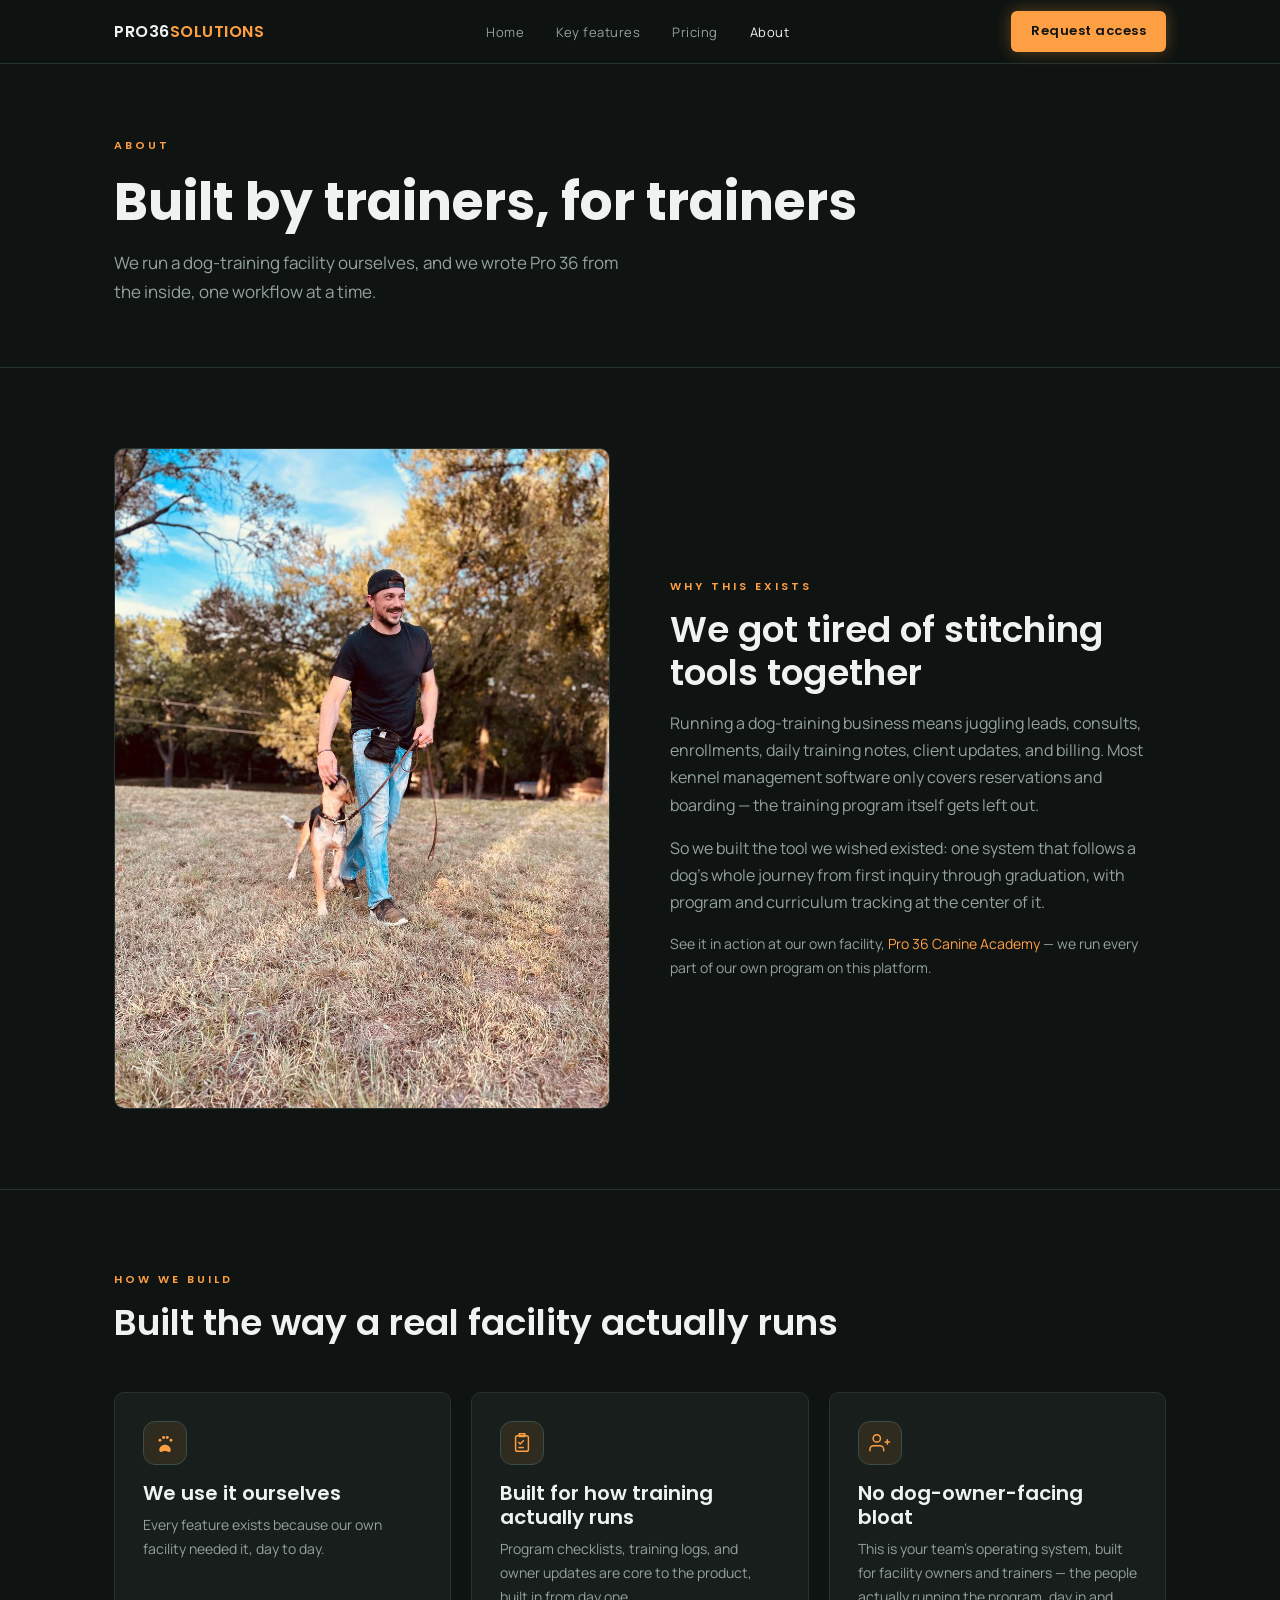
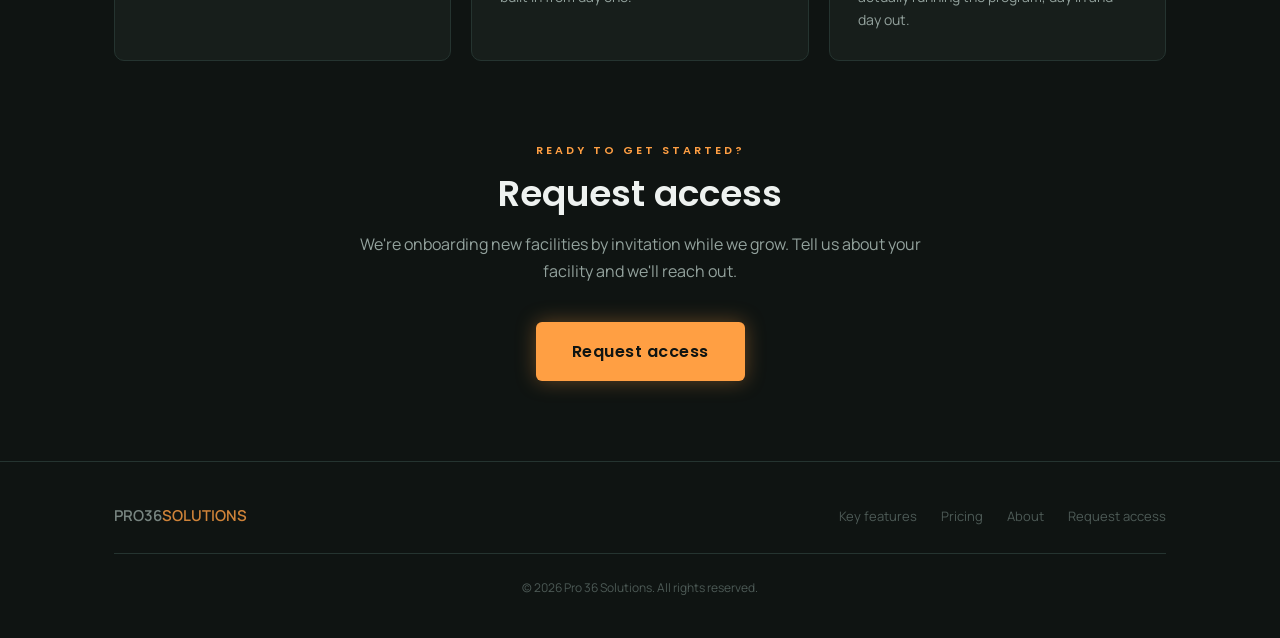
==== commit f5a1eea1: "Add customization/no-setup-cost messaging, R365-inspired theming, and hero diagram Split payments ou" ====
--- a/about.html
+++ b/about.html
@@ -18,6 +18,9 @@
   <meta name="twitter:title" content="About Us | Dog Training Software Built by Trainers | Pro 36 Solutions" />
   <meta name="twitter:description" content="Pro 36 Solutions is dog training software built by trainers who run their own board-and-train facility." />
   <meta name="twitter:image" content="https://pro36solutions.com/images/hero-dashboard.png" />
+  <link rel="preconnect" href="https://fonts.googleapis.com" />
+  <link rel="preconnect" href="https://fonts.gstatic.com" crossorigin />
+  <link href="https://fonts.googleapis.com/css2?family=Poppins:wght@500;600;700&family=Manrope:wght@400;500;600;700&display=swap" rel="stylesheet" />
   <link rel="stylesheet" href="style.css" />
 </head>
 <body>
--- a/style.css
+++ b/style.css
@@ -29,7 +29,7 @@
 body {
   background: var(--bg);
   color: var(--text);
-  font-family: 'Inter', system-ui, -apple-system, sans-serif;
+  font-family: 'Manrope', system-ui, -apple-system, sans-serif;
   font-size: 16px;
   line-height: 1.7;
   -webkit-font-smoothing: antialiased;
@@ -52,8 +52,8 @@
    TYPOGRAPHY
    ============================================= */
 
-h1, h2, h3, h4 { font-weight: 500; line-height: 1.2; color: var(--text); }
-h1 { font-size: clamp(32px, 5vw, 52px); }
+h1, h2, h3, h4 { font-family: 'Poppins', system-ui, sans-serif; font-weight: 600; line-height: 1.2; color: var(--text); }
+h1 { font-size: clamp(32px, 5vw, 52px); font-weight: 700; }
 h2 { font-size: clamp(24px, 3vw, 36px); }
 h3 { font-size: 20px; }
 h4 { font-size: 16px; }
@@ -61,7 +61,9 @@
 p { color: var(--text-muted); }
 
 .label {
+  font-family: 'Poppins', system-ui, sans-serif;
   font-size: 11px;
+  font-weight: 600;
   letter-spacing: 3px;
   text-transform: uppercase;
   color: var(--accent);
@@ -104,12 +106,22 @@
   gap: 20px;
 }
 
+.five-col {
+  display: grid;
+  grid-template-columns: repeat(5, 1fr);
+  gap: 20px;
+}
+
+@media (max-width: 1100px) {
+  .five-col { grid-template-columns: repeat(3, 1fr); }
+}
+
 @media (max-width: 900px) {
   .four-col { grid-template-columns: repeat(2, 1fr); }
 }
 
 @media (max-width: 768px) {
-  .two-col, .three-col, .four-col { grid-template-columns: 1fr; gap: 32px; }
+  .two-col, .three-col, .four-col, .five-col { grid-template-columns: 1fr; gap: 32px; }
   section { padding: 56px 0; }
 }
 
@@ -144,6 +156,7 @@
 .nav-logo {
   display: flex;
   align-items: center;
+  font-family: 'Poppins', system-ui, sans-serif;
   font-size: 16px;
   font-weight: 600;
   letter-spacing: 0.5px;
@@ -172,15 +185,17 @@
 .nav-cta {
   background: var(--accent);
   color: #0f1412;
+  font-family: 'Poppins', system-ui, sans-serif;
   font-size: 13px;
-  font-weight: 500;
+  font-weight: 600;
   padding: 9px 20px;
   border-radius: var(--radius);
   letter-spacing: 0.5px;
-  transition: background 0.2s;
-}
-
-.nav-cta:hover { background: var(--accent-dark); color: #fff; }
+  box-shadow: 0 0 16px rgba(255, 159, 67, 0.35);
+  transition: box-shadow 0.2s, background 0.2s;
+}
+
+.nav-cta:hover { background: var(--accent-dark); color: #fff; box-shadow: 0 0 28px rgba(255, 159, 67, 0.55); }
 
 .nav-mobile-toggle {
   display: none;
@@ -200,8 +215,9 @@
     position: absolute;
     top: var(--nav-h);
     left: 0; right: 0;
-    background: var(--bg);
-    border-bottom: 0.5px solid var(--border);
+    background: var(--bg-card);
+    border-bottom: 0.5px solid var(--border-mid);
+    box-shadow: 0 0 40px rgba(255, 159, 67, 0.12), 0 20px 40px rgba(0, 0, 0, 0.4);
     padding: 20px 24px;
     gap: 20px;
   }
@@ -220,8 +236,9 @@
   display: inline-block;
   padding: 13px 28px;
   border-radius: var(--radius);
+  font-family: 'Poppins', system-ui, sans-serif;
   font-size: 14px;
-  font-weight: 500;
+  font-weight: 600;
   letter-spacing: 0.5px;
   cursor: pointer;
   transition: all 0.2s;
@@ -231,9 +248,10 @@
 .btn-primary {
   background: var(--accent);
   color: #0f1412;
-}
-
-.btn-primary:hover { background: var(--accent-dark); color: #fff; }
+  box-shadow: 0 0 20px rgba(255, 159, 67, 0.35);
+}
+
+.btn-primary:hover { background: var(--accent-dark); color: #fff; box-shadow: 0 0 36px rgba(255, 159, 67, 0.6); }
 
 .btn-ghost {
   background: transparent;
@@ -241,7 +259,7 @@
   border: 0.5px solid var(--border-mid);
 }
 
-.btn-ghost:hover { color: var(--text); border-color: var(--text-muted); }
+.btn-ghost:hover { color: var(--text); border-color: var(--accent); box-shadow: 0 0 20px rgba(255, 159, 67, 0.2); }
 
 .btn-group {
   display: flex;
@@ -258,9 +276,17 @@
   border: 0.5px solid var(--border);
   border-radius: var(--radius-lg);
   padding: 28px;
-}
-
-.card.featured { border-color: var(--accent); }
+  display: flex;
+  flex-direction: column;
+  height: 100%;
+}
+
+.card > .btn { margin-top: auto; }
+
+.card.featured {
+  border-color: var(--accent);
+  box-shadow: 0 0 48px rgba(255, 159, 67, 0.16);
+}
 
 /* =============================================
    IMAGE PLACEHOLDER
@@ -411,6 +437,7 @@
   height: 34px;
   border-radius: 50%;
   border: 0.5px solid var(--accent);
+  box-shadow: 0 0 14px rgba(255, 159, 67, 0.3);
   color: var(--accent);
   font-size: 13px;
   font-weight: 500;
@@ -466,8 +493,9 @@
 
 .price-tier { text-align: left; }
 .price-tier .price {
+  font-family: 'Poppins', system-ui, sans-serif;
   font-size: 34px;
-  font-weight: 500;
+  font-weight: 700;
   color: var(--text);
   margin: 16px 0 4px;
 }
